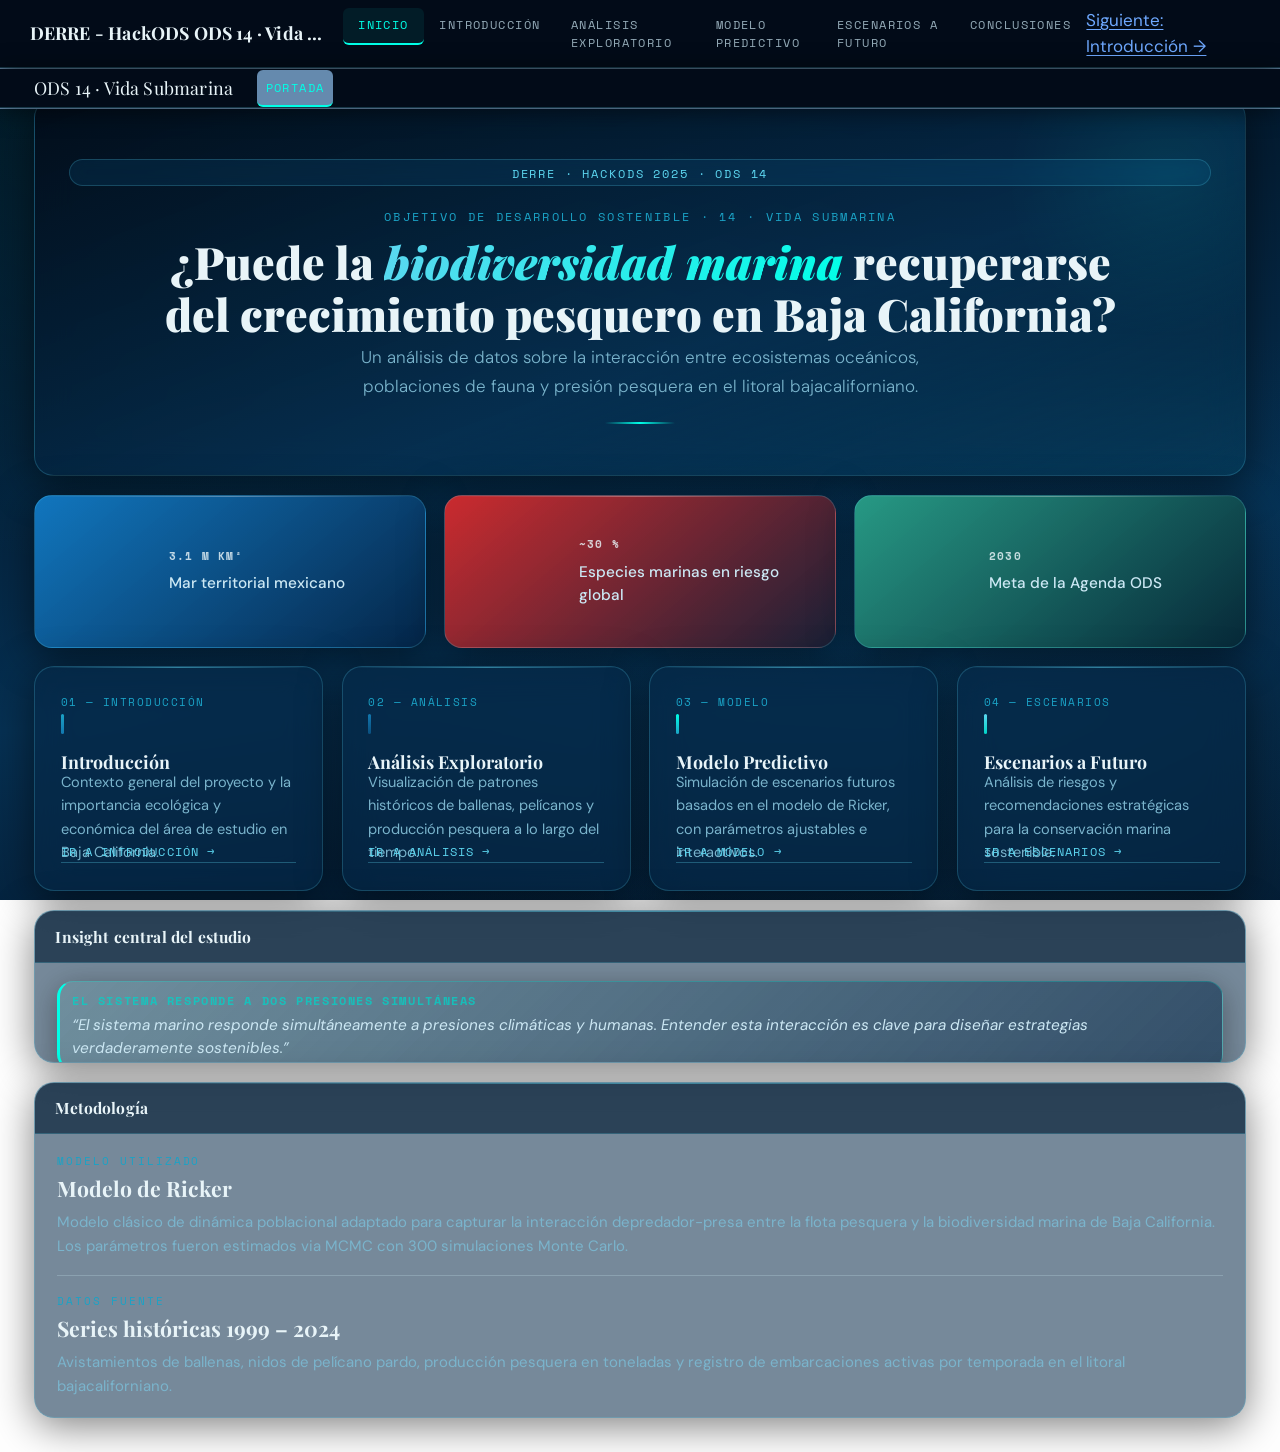
==== docs/index.html @ 93ef5895 "Actualización automática de dashboards en /docs [skip ci]" ====
<!DOCTYPE html>
<html xmlns="http://www.w3.org/1999/xhtml" lang="en" xml:lang="en"><head>

<meta charset="utf-8">
<meta name="generator" content="quarto-1.9.37">

<meta name="viewport" content="width=device-width, initial-scale=1.0, user-scalable=yes">


<title>ODS 14 · Vida Submarina – DERRE - HackODS ODS 14 · Vida Submarina</title>
<style>
/* Default styles provided by pandoc.
** See https://pandoc.org/MANUAL.html#variables-for-html for config info.
*/
code{white-space: pre-wrap;}
span.smallcaps{font-variant: small-caps;}
div.columns{display: flex; gap: min(4vw, 1.5em);}
div.column{flex: auto; overflow-x: auto;}
div.hanging-indent{margin-left: 1.5em; text-indent: -1.5em;}
ul.task-list{list-style: none;}
ul.task-list li input[type="checkbox"] {
  width: 0.8em;
  margin: 0 0.8em 0.2em -1em; /* quarto-specific, see https://github.com/quarto-dev/quarto-cli/issues/4556 */ 
  vertical-align: middle;
}
</style>


<script src="site_libs/quarto-nav/quarto-nav.js"></script>
<script src="site_libs/quarto-nav/headroom.min.js"></script>
<script src="site_libs/clipboard/clipboard.min.js"></script>
<script src="site_libs/quarto-html/quarto.js" type="module"></script>
<script src="site_libs/quarto-html/tabsets/tabsets.js" type="module"></script>
<script src="site_libs/quarto-html/popper.min.js"></script>
<script src="site_libs/quarto-html/tippy.umd.min.js"></script>
<script src="site_libs/quarto-html/anchor.min.js"></script>
<link href="site_libs/quarto-html/tippy.css" rel="stylesheet">
<link href="site_libs/quarto-html/quarto-syntax-highlighting-7f8f88aac4f3542376d5c11b86a4c14d.css" rel="stylesheet" class="quarto-color-scheme" id="quarto-text-highlighting-styles">
<link href="site_libs/quarto-html/quarto-syntax-highlighting-dark-d0ae9245876894da5ac7e18953ecc5cc.css" rel="stylesheet" class="quarto-color-scheme quarto-color-alternate" id="quarto-text-highlighting-styles">
<link href="site_libs/quarto-html/quarto-syntax-highlighting-7f8f88aac4f3542376d5c11b86a4c14d.css" rel="stylesheet" class="quarto-color-scheme-extra" id="quarto-text-highlighting-styles">
<script src="site_libs/bootstrap/bootstrap.min.js"></script>
<link href="site_libs/bootstrap/bootstrap-icons.css" rel="stylesheet">
<link href="site_libs/bootstrap/bootstrap-7d393a9d2fe6f01ced4217963fa877c3.min.css" rel="stylesheet" append-hash="true" class="quarto-color-scheme" id="quarto-bootstrap" data-mode="light">
<link href="site_libs/bootstrap/bootstrap-dark-7d393a9d2fe6f01ced4217963fa877c3.min.css" rel="stylesheet" append-hash="true" class="quarto-color-scheme quarto-color-alternate" id="quarto-bootstrap" data-mode="light">
<link href="site_libs/bootstrap/bootstrap-7d393a9d2fe6f01ced4217963fa877c3.min.css" rel="stylesheet" append-hash="true" class="quarto-color-scheme-extra" id="quarto-bootstrap" data-mode="light">
<script src="site_libs/quarto-dashboard/quarto-dashboard.js"></script>
<script src="site_libs/quarto-dashboard/stickythead.js"></script>



<script src="site_libs/quarto-dashboard/web-components.js" type="module"></script>
<script src="site_libs/quarto-dashboard/components.js"></script>

<script id="quarto-search-options" type="application/json">{
  "language": {
    "search-no-results-text": "No results",
    "search-matching-documents-text": "matching documents",
    "search-copy-link-title": "Copy link to search",
    "search-hide-matches-text": "Hide additional matches",
    "search-more-match-text": "more match in this document",
    "search-more-matches-text": "more matches in this document",
    "search-clear-button-title": "Clear",
    "search-text-placeholder": "",
    "search-detached-cancel-button-title": "Cancel",
    "search-submit-button-title": "Submit",
    "search-label": "Search"
  }
}</script>


</head>

<body class="quarto-dashboard nav-fixed fullcontent quarto-light">


<div id="quarto-search-results"></div>
  <header id="quarto-header" class="headroom fixed-top">
    <nav class="navbar navbar-expand-lg " data-bs-theme="dark">
      <div class="navbar-container container-fluid">
      <div class="navbar-brand-container mx-auto">
    <a class="navbar-brand" href="./index.html">
    <span class="navbar-title">DERRE - HackODS ODS 14 · Vida Submarina</span>
    </a>
  </div>
          <button class="navbar-toggler" type="button" data-bs-toggle="collapse" data-bs-target="#navbarCollapse" aria-controls="navbarCollapse" role="menu" aria-expanded="false" aria-label="Toggle navigation" onclick="if (window.quartoToggleHeadroom) { window.quartoToggleHeadroom(); }">
  <span class="navbar-toggler-icon"></span>
</button>
          <div class="collapse navbar-collapse" id="navbarCollapse">
            <ul class="navbar-nav navbar-nav-scroll me-auto">
  <li class="nav-item">
    <a class="nav-link active" href="./index.html" aria-current="page"> 
<span class="menu-text">Inicio</span></a>
  </li>  
  <li class="nav-item">
    <a class="nav-link" href="./introduccion.html"> 
<span class="menu-text">Introducción</span></a>
  </li>  
  <li class="nav-item">
    <a class="nav-link" href="./analisis.html"> 
<span class="menu-text">Análisis Exploratorio</span></a>
  </li>  
  <li class="nav-item">
    <a class="nav-link" href="./modelo.html"> 
<span class="menu-text">Modelo Predictivo</span></a>
  </li>  
  <li class="nav-item">
    <a class="nav-link" href="./escenarios.html"> 
<span class="menu-text">Escenarios a futuro</span></a>
  </li>  
  <li class="nav-item">
    <a class="nav-link" href="./conclusiones.html"> 
<span class="menu-text">Conclusiones</span></a>
  </li>  
</ul>
          <div class="quarto-dashboard-links"><a class="quarto-dashboard-link" href="introduccion.html" aria-label="Ir al siguiente tablero"><span class="quarto-dashboard-link-text">Siguiente: Introducción →</span></a></div></div> <!-- /navcollapse -->
            <div class="quarto-navbar-tools">
</div>
      </div> <!-- /container-fluid -->
    </nav>
<header id="quarto-dashboard-header">
<nav class="navbar navbar-expand-md slim" data-bs-theme="dark">
  <div class="navbar-container container-fluid">
    <button class="navbar-toggler" type="button" data-bs-toggle="collapse" data-bs-target="#dashboard-collapse" aria-controls="dashboard-collapse" aria-expanded="false" aria-label="Toggle navigation">
      <span class="navbar-toggler-icon"></span>
    </button>    


    <div class="navbar-brand-container">


      <div class="navbar-title">
        <div class="navbar-title-text"><a href="#">ODS 14 · Vida Submarina</a></div>
        
        
      </div>
    </div>
<div id="dashboard-collapse" class="navbar-collapse collapse"><ul class="navbar-nav navbar-nav-scroll me-auto" role="tablist"><li class="nav-item" role="presentation"><a id="tab-portada" class="nav-link active" data-bs-toggle="tab" role="tab" data-bs-target="#portada" data-scrolling="true" href="#portada" aria-controls="portada" aria-selected="true"><span class="nav-link-text">Portada</span></a></li></ul></div></div>
</nav>
</header></header>
<!-- content -->
<div id="quarto-content" class="quarto-container page-layout-custom page-navbar quarto-dashboard-content bslib-gap-spacing html-fill-container dashboard-scrolling quarto-dashboard-pages">
<!-- sidebar -->
<!-- margin-sidebar -->
<!-- main -->

<div class="bslib-grid-item html-fill-item tab-content bslib-grid" data-layout="flow" style="display: grid; grid-template-rows: minmax(3em, 1fr); grid-auto-columns: minmax(0, 1fr);">
<div id="portada" class="dashboard-page tab-pane show active html-fill-item html-fill-container" data-orientation="rows" aria-labelledby="tab-portada">
<div class="html-fill-item html-fill-container bslib-grid" style="display: grid; grid-template-rows: minmax(3em, 42vh) minmax(3em, 17vh) minmax(3em, 25vh) minmax(3em, 17vh) minmax(3em, 1fr); grid-auto-columns: minmax(0, 1fr);">
<div class="html-fill-item html-fill-container bslib-grid" style="display: grid; grid-template-columns: minmax(3em, 1fr);
grid-auto-rows: minmax(0, 1fr);">
<div class="card card-hero html-fill-item html-fill-container bslib-card" data-bslib-card-init="" data-require-bs-caller="card()" data-full-screen="false">
<div class="card-body html-fill-item html-fill-container">
<div class="hero-badge html-fill-item html-fill-container">
<p>DERRE · HackODS 2025 · ODS 14</p>
</div>
<div class="hero-eyebrow html-fill-item html-fill-container">
<p>Objetivo de Desarrollo Sostenible · 14 · Vida Submarina</p>
</div>
<div class="hero-pregunta html-fill-item html-fill-container">
<p>¿Puede la <em>biodiversidad marina</em> recuperarse<br>
del crecimiento pesquero en Baja California?</p>
</div>
<div class="hero-desc html-fill-item html-fill-container">
<p>Un análisis de datos sobre la interacción entre ecosistemas oceánicos, poblaciones de fauna y presión pesquera en el litoral bajacaliforniano.</p>
</div>
<div class="hero-divisor html-fill-item html-fill-container">

</div>
</div>
<bslib-tooltip placement="auto" bsoptions="[]" data-require-bs-version="5" data-require-bs-caller="tooltip()">
    <template>Expand</template>
    <span class="bslib-full-screen-enter badge rounded-pill">
        <svg xmlns="http://www.w3.org/2000/svg" viewbox="0 0 24 24" style="height:1em;width:1em;" aria-hidden="true" role="img"><path d="M20 5C20 4.4 19.6 4 19 4H13C12.4 4 12 3.6 12 3C12 2.4 12.4 2 13 2H21C21.6 2 22 2.4 22 3V11C22 11.6 21.6 12 21 12C20.4 12 20 11.6 20 11V5ZM4 19C4 19.6 4.4 20 5 20H11C11.6 20 12 20.4 12 21C12 21.6 11.6 22 11 22H3C2.4 22 2 21.6 2 21V13C2 12.4 2.4 12 3 12C3.6 12 4 12.4 4 13V19Z"></path></svg>
    </span>
</bslib-tooltip><script data-bslib-card-init="">bslib.Card.initializeAllCards();</script></div>
</div>
<div class="html-fill-item html-fill-container bslib-grid" style="display: grid; grid-template-columns: minmax(3em, 1fr) minmax(3em, 1fr) minmax(3em, 1fr);
grid-auto-rows: minmax(0, 1fr);">
<div class="card valuebox html-fill-item html-fill-container bslib-card bslib-value-box bg-primary showcase-left-center" data-bslib-card-init="" data-require-bs-caller="card()">
<div class="card-body html-fill-item html-fill-container">
<div class="html-fill-item html-fill-container value-box-grid">
<div class="value-box-showcase html-fill-item html-fill-container">

<i class="bi bi-water"></i></div>
<div class="value-box-area">
<p class="value-box-title">
<strong>3.1 M km²</strong>
</p>
<p class="value-box-value">
<p>Mar territorial mexicano</p>
</p>
</div>
</div>
</div>
<script data-bslib-card-init="">bslib.Card.initializeAllCards();</script></div><div class="card valuebox html-fill-item html-fill-container bslib-card bslib-value-box bg-danger showcase-left-center" data-bslib-card-init="" data-require-bs-caller="card()">
<div class="card-body html-fill-item html-fill-container">
<div class="html-fill-item html-fill-container value-box-grid">
<div class="value-box-showcase html-fill-item html-fill-container">

<i class="bi bi-exclamation-triangle-fill"></i></div>
<div class="value-box-area">
<p class="value-box-title">
<strong>~30 %</strong>
</p>
<p class="value-box-value">
<p>Especies marinas en riesgo global</p>
</p>
</div>
</div>
</div>
<script data-bslib-card-init="">bslib.Card.initializeAllCards();</script></div><div class="card valuebox html-fill-item html-fill-container bslib-card bslib-value-box bg-success showcase-left-center" data-bslib-card-init="" data-require-bs-caller="card()">
<div class="card-body html-fill-item html-fill-container">
<div class="html-fill-item html-fill-container value-box-grid">
<div class="value-box-showcase html-fill-item html-fill-container">

<i class="bi bi-calendar-check"></i></div>
<div class="value-box-area">
<p class="value-box-title">
<strong>2030</strong>
</p>
<p class="value-box-value">
<p>Meta de la Agenda ODS</p>
</p>
</div>
</div>
</div>
<script data-bslib-card-init="">bslib.Card.initializeAllCards();</script></div>
</div>
<div class="html-fill-item html-fill-container bslib-grid" style="display: grid; grid-template-columns: minmax(3em, 25fr) minmax(3em, 25fr) minmax(3em, 25fr) minmax(3em, 25fr);
grid-auto-rows: minmax(0, 1fr);">
<div class="html-fill-item html-fill-container bslib-grid" style="display: grid; grid-template-rows: minmax(3em, 1fr); grid-auto-columns: minmax(0, 1fr);">
<div class="card card-nav html-fill-item html-fill-container bslib-card" data-bslib-card-init="" data-require-bs-caller="card()" data-full-screen="false">
<div class="card-body html-fill-item html-fill-container">
<div class="nav-numero html-fill-item html-fill-container">
<p>01 — Introducción</p>
</div>
<div class="nav-accent nav-accent-azul html-fill-item html-fill-container">

</div>
<div class="nav-card-titulo html-fill-item html-fill-container">
Introducción
</div>
<div class="nav-card-desc html-fill-item html-fill-container">
<p>Contexto general del proyecto y la importancia ecológica y económica del área de estudio en Baja California.</p>
</div>
<a href="./introduccion.html" class="nav-enlace">Ir a Introducción →</a>
</div>
<bslib-tooltip placement="auto" bsoptions="[]" data-require-bs-version="5" data-require-bs-caller="tooltip()">
    <template>Expand</template>
    <span class="bslib-full-screen-enter badge rounded-pill">
        <svg xmlns="http://www.w3.org/2000/svg" viewbox="0 0 24 24" style="height:1em;width:1em;" aria-hidden="true" role="img"><path d="M20 5C20 4.4 19.6 4 19 4H13C12.4 4 12 3.6 12 3C12 2.4 12.4 2 13 2H21C21.6 2 22 2.4 22 3V11C22 11.6 21.6 12 21 12C20.4 12 20 11.6 20 11V5ZM4 19C4 19.6 4.4 20 5 20H11C11.6 20 12 20.4 12 21C12 21.6 11.6 22 11 22H3C2.4 22 2 21.6 2 21V13C2 12.4 2.4 12 3 12C3.6 12 4 12.4 4 13V19Z"></path></svg>
    </span>
</bslib-tooltip><script data-bslib-card-init="">bslib.Card.initializeAllCards();</script></div>
</div><div class="html-fill-item html-fill-container bslib-grid" style="display: grid; grid-template-rows: minmax(3em, 1fr); grid-auto-columns: minmax(0, 1fr);">
<div class="card card-nav html-fill-item html-fill-container bslib-card" data-bslib-card-init="" data-require-bs-caller="card()" data-full-screen="false">
<div class="card-body html-fill-item html-fill-container">
<div class="nav-numero html-fill-item html-fill-container">
<p>02 — Análisis</p>
</div>
<div class="nav-accent nav-accent-wave html-fill-item html-fill-container">

</div>
<div class="nav-card-titulo html-fill-item html-fill-container">
<p>Análisis Exploratorio</p>
</div>
<div class="nav-card-desc html-fill-item html-fill-container">
<p>Visualización de patrones históricos de ballenas, pelícanos y producción pesquera a lo largo del tiempo.</p>
</div>
<a href="./analisis.html" class="nav-enlace">Ir a Análisis →</a>
</div>
<bslib-tooltip placement="auto" bsoptions="[]" data-require-bs-version="5" data-require-bs-caller="tooltip()">
    <template>Expand</template>
    <span class="bslib-full-screen-enter badge rounded-pill">
        <svg xmlns="http://www.w3.org/2000/svg" viewbox="0 0 24 24" style="height:1em;width:1em;" aria-hidden="true" role="img"><path d="M20 5C20 4.4 19.6 4 19 4H13C12.4 4 12 3.6 12 3C12 2.4 12.4 2 13 2H21C21.6 2 22 2.4 22 3V11C22 11.6 21.6 12 21 12C20.4 12 20 11.6 20 11V5ZM4 19C4 19.6 4.4 20 5 20H11C11.6 20 12 20.4 12 21C12 21.6 11.6 22 11 22H3C2.4 22 2 21.6 2 21V13C2 12.4 2.4 12 3 12C3.6 12 4 12.4 4 13V19Z"></path></svg>
    </span>
</bslib-tooltip><script data-bslib-card-init="">bslib.Card.initializeAllCards();</script></div>
</div><div class="html-fill-item html-fill-container bslib-grid" style="display: grid; grid-template-rows: minmax(3em, 1fr); grid-auto-columns: minmax(0, 1fr);">
<div class="card card-nav html-fill-item html-fill-container bslib-card" data-bslib-card-init="" data-require-bs-caller="card()" data-full-screen="false">
<div class="card-body html-fill-item html-fill-container">
<div class="nav-numero html-fill-item html-fill-container">
<p>03 — Modelo</p>
</div>
<div class="nav-accent nav-accent-cian html-fill-item html-fill-container">

</div>
<div class="nav-card-titulo html-fill-item html-fill-container">
<p>Modelo Predictivo</p>
</div>
<div class="nav-card-desc html-fill-item html-fill-container">
<p>Simulación de escenarios futuros basados en el modelo de Ricker, con parámetros ajustables e interactivos.</p>
</div>
<a href="./modelo.html" class="nav-enlace">Ir a Modelo →</a>
</div>
<bslib-tooltip placement="auto" bsoptions="[]" data-require-bs-version="5" data-require-bs-caller="tooltip()">
    <template>Expand</template>
    <span class="bslib-full-screen-enter badge rounded-pill">
        <svg xmlns="http://www.w3.org/2000/svg" viewbox="0 0 24 24" style="height:1em;width:1em;" aria-hidden="true" role="img"><path d="M20 5C20 4.4 19.6 4 19 4H13C12.4 4 12 3.6 12 3C12 2.4 12.4 2 13 2H21C21.6 2 22 2.4 22 3V11C22 11.6 21.6 12 21 12C20.4 12 20 11.6 20 11V5ZM4 19C4 19.6 4.4 20 5 20H11C11.6 20 12 20.4 12 21C12 21.6 11.6 22 11 22H3C2.4 22 2 21.6 2 21V13C2 12.4 2.4 12 3 12C3.6 12 4 12.4 4 13V19Z"></path></svg>
    </span>
</bslib-tooltip><script data-bslib-card-init="">bslib.Card.initializeAllCards();</script></div>
</div><div class="html-fill-item html-fill-container bslib-grid" style="display: grid; grid-template-rows: minmax(3em, 1fr); grid-auto-columns: minmax(0, 1fr);">
<div class="card card-nav html-fill-item html-fill-container bslib-card" data-bslib-card-init="" data-require-bs-caller="card()" data-full-screen="false">
<div class="card-body html-fill-item html-fill-container">
<div class="nav-numero html-fill-item html-fill-container">
<p>04 — Escenarios</p>
</div>
<div class="nav-accent nav-accent-espuma html-fill-item html-fill-container">

</div>
<div class="nav-card-titulo html-fill-item html-fill-container">
<p>Escenarios a Futuro</p>
</div>
<div class="nav-card-desc html-fill-item html-fill-container">
<p>Análisis de riesgos y recomendaciones estratégicas para la conservación marina sostenible.</p>
</div>
<a href="./escenarios.html" class="nav-enlace">Ir a Escenarios →</a>
</div>
<bslib-tooltip placement="auto" bsoptions="[]" data-require-bs-version="5" data-require-bs-caller="tooltip()">
    <template>Expand</template>
    <span class="bslib-full-screen-enter badge rounded-pill">
        <svg xmlns="http://www.w3.org/2000/svg" viewbox="0 0 24 24" style="height:1em;width:1em;" aria-hidden="true" role="img"><path d="M20 5C20 4.4 19.6 4 19 4H13C12.4 4 12 3.6 12 3C12 2.4 12.4 2 13 2H21C21.6 2 22 2.4 22 3V11C22 11.6 21.6 12 21 12C20.4 12 20 11.6 20 11V5ZM4 19C4 19.6 4.4 20 5 20H11C11.6 20 12 20.4 12 21C12 21.6 11.6 22 11 22H3C2.4 22 2 21.6 2 21V13C2 12.4 2.4 12 3 12C3.6 12 4 12.4 4 13V19Z"></path></svg>
    </span>
</bslib-tooltip><script data-bslib-card-init="">bslib.Card.initializeAllCards();</script></div>
</div>
</div>
<div class="html-fill-item html-fill-container bslib-grid" style="display: grid; grid-template-columns: minmax(3em, 100fr);
grid-auto-rows: minmax(0, 1fr);">
<div class="html-fill-item html-fill-container bslib-grid" style="display: grid; grid-template-rows: minmax(3em, 1fr); grid-auto-columns: minmax(0, 1fr);">
<div class="card html-fill-item html-fill-container bslib-card" data-bslib-card-init="" data-require-bs-caller="card()" data-full-screen="false">
<div class="card-header dashboard-card-no-title">
<p>Insight central del estudio</p>
</div>
<div class="card-body html-fill-item html-fill-container">
<div class="callout callout-style-simple callout-important no-icon callout-titled">
<div class="callout-header d-flex align-content-center html-fill-item html-fill-container">
<div class="callout-icon-container html-fill-item html-fill-container">
<i class="callout-icon no-icon"></i>
</div>
<div class="callout-title-container flex-fill html-fill-item html-fill-container">
<span class="screen-reader-only">Important</span>El sistema responde a dos presiones simultáneas
</div>
</div>
<div class="callout-body-container callout-body html-fill-item html-fill-container">
<em>“El sistema marino responde simultáneamente a presiones climáticas y humanas. Entender esta interacción es clave para diseñar estrategias verdaderamente sostenibles.”</em>
</div>
</div>
</div>
<bslib-tooltip placement="auto" bsoptions="[]" data-require-bs-version="5" data-require-bs-caller="tooltip()">
    <template>Expand</template>
    <span class="bslib-full-screen-enter badge rounded-pill">
        <svg xmlns="http://www.w3.org/2000/svg" viewbox="0 0 24 24" style="height:1em;width:1em;" aria-hidden="true" role="img"><path d="M20 5C20 4.4 19.6 4 19 4H13C12.4 4 12 3.6 12 3C12 2.4 12.4 2 13 2H21C21.6 2 22 2.4 22 3V11C22 11.6 21.6 12 21 12C20.4 12 20 11.6 20 11V5ZM4 19C4 19.6 4.4 20 5 20H11C11.6 20 12 20.4 12 21C12 21.6 11.6 22 11 22H3C2.4 22 2 21.6 2 21V13C2 12.4 2.4 12 3 12C3.6 12 4 12.4 4 13V19Z"></path></svg>
    </span>
</bslib-tooltip><script data-bslib-card-init="">bslib.Card.initializeAllCards();</script></div>
</div>
</div>
<div class="html-fill-item html-fill-container bslib-grid" style="display: grid; grid-template-columns: minmax(3em, 1fr);
grid-auto-rows: minmax(0, 1fr);">
<div class="card html-fill-item html-fill-container bslib-card" data-bslib-card-init="" data-require-bs-caller="card()" data-full-screen="false">
<div class="card-header dashboard-card-no-title">
<p>Metodología</p>
</div>
<div class="card-body html-fill-item html-fill-container">
<div class="seccion-label html-fill-item html-fill-container">
<p>Modelo utilizado</p>
</div>
<div class="seccion-titulo html-fill-item html-fill-container">
<p>Modelo de Ricker</p>
</div>
<div class="seccion-desc html-fill-item html-fill-container">
<p>Modelo clásico de dinámica poblacional adaptado para capturar la interacción depredador-presa entre la flota pesquera y la biodiversidad marina de Baja California. Los parámetros fueron estimados via MCMC con 300 simulaciones Monte Carlo.</p>
</div>
<hr>
<div class="seccion-label html-fill-item html-fill-container">
<p>Datos fuente</p>
</div>
<div class="seccion-titulo html-fill-item html-fill-container">
<p>Series históricas 1999 – 2024</p>
</div>
<div class="seccion-desc html-fill-item html-fill-container">
<p>Avistamientos de ballenas, nidos de pelícano pardo, producción pesquera en toneladas y registro de embarcaciones activas por temporada en el litoral bajacaliforniano.</p>
</div>
</div>
<bslib-tooltip placement="auto" bsoptions="[]" data-require-bs-version="5" data-require-bs-caller="tooltip()">
    <template>Expand</template>
    <span class="bslib-full-screen-enter badge rounded-pill">
        <svg xmlns="http://www.w3.org/2000/svg" viewbox="0 0 24 24" style="height:1em;width:1em;" aria-hidden="true" role="img"><path d="M20 5C20 4.4 19.6 4 19 4H13C12.4 4 12 3.6 12 3C12 2.4 12.4 2 13 2H21C21.6 2 22 2.4 22 3V11C22 11.6 21.6 12 21 12C20.4 12 20 11.6 20 11V5ZM4 19C4 19.6 4.4 20 5 20H11C11.6 20 12 20.4 12 21C12 21.6 11.6 22 11 22H3C2.4 22 2 21.6 2 21V13C2 12.4 2.4 12 3 12C3.6 12 4 12.4 4 13V19Z"></path></svg>
    </span>
</bslib-tooltip><script data-bslib-card-init="">bslib.Card.initializeAllCards();</script></div><div id="3ade8a4a-fb1d-4a6c-8409-ac45482d5fc9" class="hidden html-fill-item html-fill-container">

</div>
</div>
</div>
</div>
</div>


<script id="quarto-html-after-body" type="application/javascript">
  window.document.addEventListener("DOMContentLoaded", function (event) {
    const icon = "";
    const anchorJS = new window.AnchorJS();
    anchorJS.options = {
      placement: 'right',
      icon: icon
    };
    anchorJS.add('.anchored');
    const isCodeAnnotation = (el) => {
      for (const clz of el.classList) {
        if (clz.startsWith('code-annotation-')) {                     
          return true;
        }
      }
      return false;
    }
    const onCopySuccess = function(e) {
      // button target
      const button = e.trigger;
      // don't keep focus
      button.blur();
      // flash "checked"
      button.classList.add('code-copy-button-checked');
      var currentTitle = button.getAttribute("title");
      button.setAttribute("title", "Copied!");
      let tooltip;
      if (window.bootstrap) {
        button.setAttribute("data-bs-toggle", "tooltip");
        button.setAttribute("data-bs-placement", "left");
        button.setAttribute("data-bs-title", "Copied!");
        tooltip = new bootstrap.Tooltip(button, 
          { trigger: "manual", 
            customClass: "code-copy-button-tooltip",
            offset: [0, -8]});
        tooltip.show();    
      }
      setTimeout(function() {
        if (tooltip) {
          tooltip.hide();
          button.removeAttribute("data-bs-title");
          button.removeAttribute("data-bs-toggle");
          button.removeAttribute("data-bs-placement");
        }
        button.setAttribute("title", currentTitle);
        button.classList.remove('code-copy-button-checked');
      }, 1000);
      // clear code selection
      e.clearSelection();
    }
    const getTextToCopy = function(trigger) {
      const outerScaffold = trigger.parentElement.cloneNode(true);
      const codeEl = outerScaffold.querySelector('code');
      for (const childEl of codeEl.children) {
        if (isCodeAnnotation(childEl)) {
          childEl.remove();
        }
      }
      return codeEl.innerText;
    }
    const clipboard = new window.ClipboardJS('.code-copy-button:not([data-in-quarto-modal])', {
      text: getTextToCopy
    });
    clipboard.on('success', onCopySuccess);
    if (window.document.getElementById('quarto-embedded-source-code-modal')) {
      const clipboardModal = new window.ClipboardJS('.code-copy-button[data-in-quarto-modal]', {
        text: getTextToCopy,
        container: window.document.getElementById('quarto-embedded-source-code-modal')
      });
      clipboardModal.on('success', onCopySuccess);
    }
      var localhostRegex = new RegExp(/^(?:http|https):\/\/localhost\:?[0-9]*\//);
      var mailtoRegex = new RegExp(/^mailto:/);
        var filterRegex = new RegExp('/' + window.location.host + '/');
      var isInternal = (href) => {
          return filterRegex.test(href) || localhostRegex.test(href) || mailtoRegex.test(href);
      }
      // Inspect non-navigation links and adorn them if external
     var links = window.document.querySelectorAll('a[href]:not(.nav-link):not(.navbar-brand):not(.toc-action):not(.sidebar-link):not(.sidebar-item-toggle):not(.pagination-link):not(.no-external):not([aria-hidden]):not(.dropdown-item):not(.quarto-navigation-tool):not(.about-link)');
      for (var i=0; i<links.length; i++) {
        const link = links[i];
        if (!isInternal(link.href)) {
          // undo the damage that might have been done by quarto-nav.js in the case of
          // links that we want to consider external
          if (link.dataset.originalHref !== undefined) {
            link.href = link.dataset.originalHref;
          }
        }
      }
    function tippyHover(el, contentFn, onTriggerFn, onUntriggerFn) {
      const config = {
        allowHTML: true,
        maxWidth: 500,
        delay: 100,
        arrow: false,
        appendTo: function(el) {
            return el.parentElement;
        },
        interactive: true,
        interactiveBorder: 10,
        theme: 'quarto',
        placement: 'bottom-start',
      };
      if (contentFn) {
        config.content = contentFn;
      }
      if (onTriggerFn) {
        config.onTrigger = onTriggerFn;
      }
      if (onUntriggerFn) {
        config.onUntrigger = onUntriggerFn;
      }
      window.tippy(el, config); 
    }
    const noterefs = window.document.querySelectorAll('a[role="doc-noteref"]');
    for (var i=0; i<noterefs.length; i++) {
      const ref = noterefs[i];
      tippyHover(ref, function() {
        // use id or data attribute instead here
        let href = ref.getAttribute('data-footnote-href') || ref.getAttribute('href');
        try { href = new URL(href).hash; } catch {}
        const id = href.replace(/^#\/?/, "");
        const note = window.document.getElementById(id);
        if (note) {
          return note.innerHTML;
        } else {
          return "";
        }
      });
    }
    const xrefs = window.document.querySelectorAll('a.quarto-xref');
    const processXRef = (id, note) => {
      // Strip column container classes
      const stripColumnClz = (el) => {
        el.classList.remove("page-full", "page-columns");
        if (el.children) {
          for (const child of el.children) {
            stripColumnClz(child);
          }
        }
      }
      stripColumnClz(note)
      if (id === null || id.startsWith('sec-')) {
        // Special case sections, only their first couple elements
        const container = document.createElement("div");
        if (note.children && note.children.length > 2) {
          container.appendChild(note.children[0].cloneNode(true));
          for (let i = 1; i < note.children.length; i++) {
            const child = note.children[i];
            if (child.tagName === "P" && child.innerText === "") {
              continue;
            } else {
              container.appendChild(child.cloneNode(true));
              break;
            }
          }
          if (window.Quarto?.typesetMath) {
            window.Quarto.typesetMath(container);
          }
          return container.innerHTML
        } else {
          if (window.Quarto?.typesetMath) {
            window.Quarto.typesetMath(note);
          }
          return note.innerHTML;
        }
      } else {
        // Remove any anchor links if they are present
        const anchorLink = note.querySelector('a.anchorjs-link');
        if (anchorLink) {
          anchorLink.remove();
        }
        if (window.Quarto?.typesetMath) {
          window.Quarto.typesetMath(note);
        }
        if (note.classList.contains("callout")) {
          return note.outerHTML;
        } else {
          return note.innerHTML;
        }
      }
    }
    for (var i=0; i<xrefs.length; i++) {
      const xref = xrefs[i];
      tippyHover(xref, undefined, function(instance) {
        instance.disable();
        let url = xref.getAttribute('href');
        let hash = undefined; 
        if (url.startsWith('#')) {
          hash = url;
        } else {
          try { hash = new URL(url).hash; } catch {}
        }
        if (hash) {
          const id = hash.replace(/^#\/?/, "");
          const note = window.document.getElementById(id);
          if (note !== null) {
            try {
              const html = processXRef(id, note.cloneNode(true));
              instance.setContent(html);
            } finally {
              instance.enable();
              instance.show();
            }
          } else {
            // See if we can fetch this
            fetch(url.split('#')[0])
            .then(res => res.text())
            .then(html => {
              const parser = new DOMParser();
              const htmlDoc = parser.parseFromString(html, "text/html");
              const note = htmlDoc.getElementById(id);
              if (note !== null) {
                const html = processXRef(id, note);
                instance.setContent(html);
              } 
            }).finally(() => {
              instance.enable();
              instance.show();
            });
          }
        } else {
          // See if we can fetch a full url (with no hash to target)
          // This is a special case and we should probably do some content thinning / targeting
          fetch(url)
          .then(res => res.text())
          .then(html => {
            const parser = new DOMParser();
            const htmlDoc = parser.parseFromString(html, "text/html");
            const note = htmlDoc.querySelector('main.content');
            if (note !== null) {
              // This should only happen for chapter cross references
              // (since there is no id in the URL)
              // remove the first header
              if (note.children.length > 0 && note.children[0].tagName === "HEADER") {
                note.children[0].remove();
              }
              const html = processXRef(null, note);
              instance.setContent(html);
            } 
          }).finally(() => {
            instance.enable();
            instance.show();
          });
        }
      }, function(instance) {
      });
    }
        let selectedAnnoteEl;
        const selectorForAnnotation = ( cell, annotation) => {
          let cellAttr = 'data-code-cell="' + cell + '"';
          let lineAttr = 'data-code-annotation="' +  annotation + '"';
          const selector = 'span[' + cellAttr + '][' + lineAttr + ']';
          return selector;
        }
        const selectCodeLines = (annoteEl) => {
          const doc = window.document;
          const targetCell = annoteEl.getAttribute("data-target-cell");
          const targetAnnotation = annoteEl.getAttribute("data-target-annotation");
          const annoteSpan = window.document.querySelector(selectorForAnnotation(targetCell, targetAnnotation));
          const lines = annoteSpan.getAttribute("data-code-lines").split(",");
          const lineIds = lines.map((line) => {
            return targetCell + "-" + line;
          })
          let top = null;
          let height = null;
          let parent = null;
          if (lineIds.length > 0) {
              //compute the position of the single el (top and bottom and make a div)
              const el = window.document.getElementById(lineIds[0]);
              top = el.offsetTop;
              height = el.offsetHeight;
              parent = el.parentElement.parentElement;
            if (lineIds.length > 1) {
              const lastEl = window.document.getElementById(lineIds[lineIds.length - 1]);
              const bottom = lastEl.offsetTop + lastEl.offsetHeight;
              height = bottom - top;
            }
            if (top !== null && height !== null && parent !== null) {
              // cook up a div (if necessary) and position it 
              let div = window.document.getElementById("code-annotation-line-highlight");
              if (div === null) {
                div = window.document.createElement("div");
                div.setAttribute("id", "code-annotation-line-highlight");
                div.style.position = 'absolute';
                parent.appendChild(div);
              }
              div.style.top = top - 2 + "px";
              div.style.height = height + 4 + "px";
              div.style.left = 0;
              let gutterDiv = window.document.getElementById("code-annotation-line-highlight-gutter");
              if (gutterDiv === null) {
                gutterDiv = window.document.createElement("div");
                gutterDiv.setAttribute("id", "code-annotation-line-highlight-gutter");
                gutterDiv.style.position = 'absolute';
                const codeCell = window.document.getElementById(targetCell);
                const gutter = codeCell.querySelector('.code-annotation-gutter');
                gutter.appendChild(gutterDiv);
              }
              gutterDiv.style.top = top - 2 + "px";
              gutterDiv.style.height = height + 4 + "px";
            }
            selectedAnnoteEl = annoteEl;
          }
        };
        const unselectCodeLines = () => {
          const elementsIds = ["code-annotation-line-highlight", "code-annotation-line-highlight-gutter"];
          elementsIds.forEach((elId) => {
            const div = window.document.getElementById(elId);
            if (div) {
              div.remove();
            }
          });
          selectedAnnoteEl = undefined;
        };
          // Handle positioning of the toggle
      window.addEventListener(
        "resize",
        throttle(() => {
          elRect = undefined;
          if (selectedAnnoteEl) {
            selectCodeLines(selectedAnnoteEl);
          }
        }, 10)
      );
      function throttle(fn, ms) {
      let throttle = false;
      let timer;
        return (...args) => {
          if(!throttle) { // first call gets through
              fn.apply(this, args);
              throttle = true;
          } else { // all the others get throttled
              if(timer) clearTimeout(timer); // cancel #2
              timer = setTimeout(() => {
                fn.apply(this, args);
                timer = throttle = false;
              }, ms);
          }
        };
      }
        // Attach click handler to the DT
        const annoteDls = window.document.querySelectorAll('dt[data-target-cell]');
        for (const annoteDlNode of annoteDls) {
          annoteDlNode.addEventListener('click', (event) => {
            const clickedEl = event.target;
            if (clickedEl !== selectedAnnoteEl) {
              unselectCodeLines();
              const activeEl = window.document.querySelector('dt[data-target-cell].code-annotation-active');
              if (activeEl) {
                activeEl.classList.remove('code-annotation-active');
              }
              selectCodeLines(clickedEl);
              clickedEl.classList.add('code-annotation-active');
            } else {
              // Unselect the line
              unselectCodeLines();
              clickedEl.classList.remove('code-annotation-active');
            }
          });
        }
    const findCites = (el) => {
      const parentEl = el.parentElement;
      if (parentEl) {
        const cites = parentEl.dataset.cites;
        if (cites) {
          return {
            el,
            cites: cites.split(' ')
          };
        } else {
          return findCites(el.parentElement)
        }
      } else {
        return undefined;
      }
    };
    var bibliorefs = window.document.querySelectorAll('a[role="doc-biblioref"]');
    for (var i=0; i<bibliorefs.length; i++) {
      const ref = bibliorefs[i];
      const citeInfo = findCites(ref);
      if (citeInfo) {
        tippyHover(citeInfo.el, function() {
          var popup = window.document.createElement('div');
          citeInfo.cites.forEach(function(cite) {
            var citeDiv = window.document.createElement('div');
            citeDiv.classList.add('hanging-indent');
            citeDiv.classList.add('csl-entry');
            var biblioDiv = window.document.getElementById('ref-' + cite);
            if (biblioDiv) {
              citeDiv.innerHTML = biblioDiv.innerHTML;
            }
            popup.appendChild(citeDiv);
          });
          return popup.innerHTML;
        });
      }
    }
  });
  </script>
</div> <!-- /content -->

<script type="application/javascript">
window.document.addEventListener("DOMContentLoaded", function (_event) {
  if (window.bslib.Card) {
    window.bslib.Card.initializeAllCards();
  }
}); 
</script>
  



</body></html>
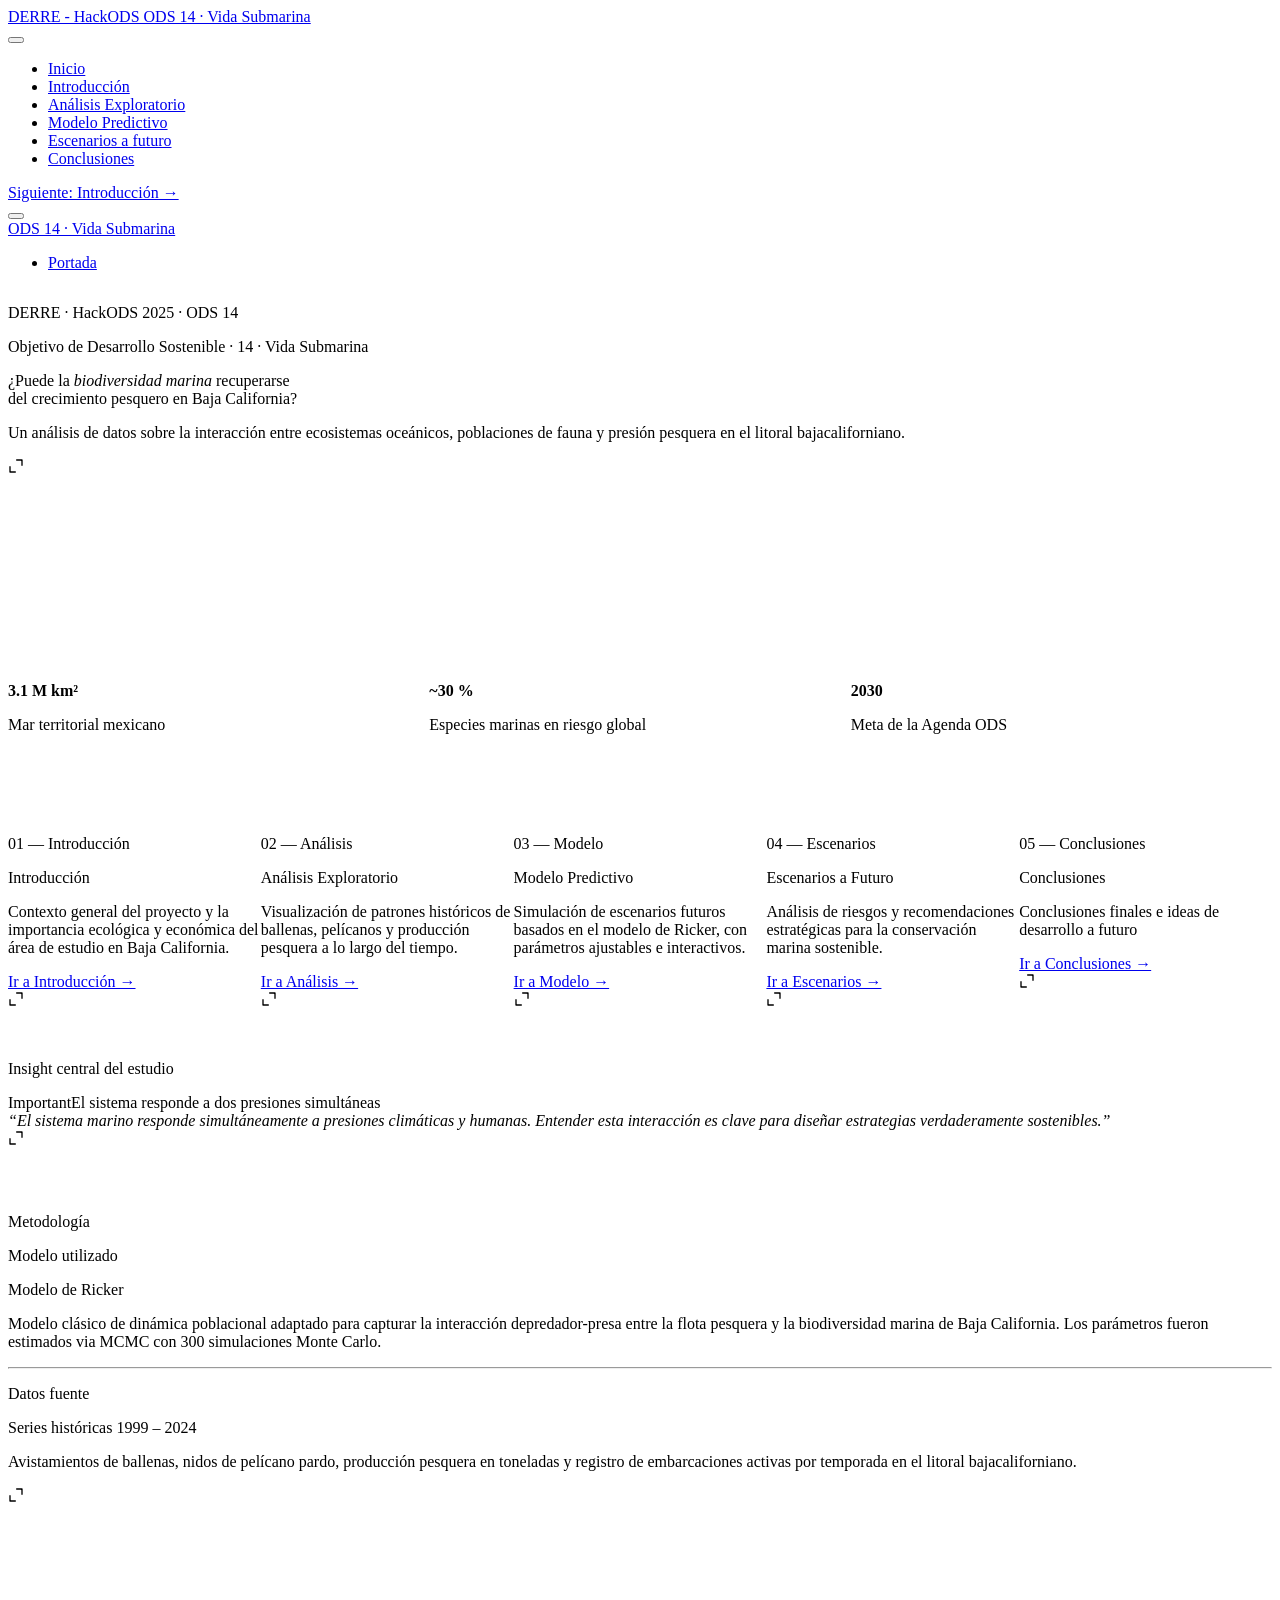
==== commit 12f09157: "Actualización automática de dashboards en /docs [skip ci]" ====
--- a/docs/index.html
+++ b/docs/index.html
@@ -40,9 +40,9 @@
 <link href="site_libs/quarto-html/quarto-syntax-highlighting-7f8f88aac4f3542376d5c11b86a4c14d.css" rel="stylesheet" class="quarto-color-scheme-extra" id="quarto-text-highlighting-styles">
 <script src="site_libs/bootstrap/bootstrap.min.js"></script>
 <link href="site_libs/bootstrap/bootstrap-icons.css" rel="stylesheet">
-<link href="site_libs/bootstrap/bootstrap-7d393a9d2fe6f01ced4217963fa877c3.min.css" rel="stylesheet" append-hash="true" class="quarto-color-scheme" id="quarto-bootstrap" data-mode="light">
-<link href="site_libs/bootstrap/bootstrap-dark-7d393a9d2fe6f01ced4217963fa877c3.min.css" rel="stylesheet" append-hash="true" class="quarto-color-scheme quarto-color-alternate" id="quarto-bootstrap" data-mode="light">
-<link href="site_libs/bootstrap/bootstrap-7d393a9d2fe6f01ced4217963fa877c3.min.css" rel="stylesheet" append-hash="true" class="quarto-color-scheme-extra" id="quarto-bootstrap" data-mode="light">
+<link href="site_libs/bootstrap/bootstrap-17e6a2323a7085e7f8ef4b630a9a1300.min.css" rel="stylesheet" append-hash="true" class="quarto-color-scheme" id="quarto-bootstrap" data-mode="light">
+<link href="site_libs/bootstrap/bootstrap-dark-17e6a2323a7085e7f8ef4b630a9a1300.min.css" rel="stylesheet" append-hash="true" class="quarto-color-scheme quarto-color-alternate" id="quarto-bootstrap" data-mode="light">
+<link href="site_libs/bootstrap/bootstrap-17e6a2323a7085e7f8ef4b630a9a1300.min.css" rel="stylesheet" append-hash="true" class="quarto-color-scheme-extra" id="quarto-bootstrap" data-mode="light">
 <script src="site_libs/quarto-dashboard/quarto-dashboard.js"></script>
 <script src="site_libs/quarto-dashboard/stickythead.js"></script>
 
@@ -226,7 +226,7 @@
 </div>
 <script data-bslib-card-init="">bslib.Card.initializeAllCards();</script></div>
 </div>
-<div class="html-fill-item html-fill-container bslib-grid" style="display: grid; grid-template-columns: minmax(3em, 25fr) minmax(3em, 25fr) minmax(3em, 25fr) minmax(3em, 25fr);
+<div class="html-fill-item html-fill-container bslib-grid" style="display: grid; grid-template-columns: minmax(3em, 20fr) minmax(3em, 20fr) minmax(3em, 20fr) minmax(3em, 20fr) minmax(3em, 20fr);
 grid-auto-rows: minmax(0, 1fr);">
 <div class="html-fill-item html-fill-container bslib-grid" style="display: grid; grid-template-rows: minmax(3em, 1fr); grid-auto-columns: minmax(0, 1fr);">
 <div class="card card-nav html-fill-item html-fill-container bslib-card" data-bslib-card-init="" data-require-bs-caller="card()" data-full-screen="false">
@@ -313,6 +313,29 @@
 <p>Análisis de riesgos y recomendaciones estratégicas para la conservación marina sostenible.</p>
 </div>
 <a href="./escenarios.html" class="nav-enlace">Ir a Escenarios →</a>
+</div>
+<bslib-tooltip placement="auto" bsoptions="[]" data-require-bs-version="5" data-require-bs-caller="tooltip()">
+    <template>Expand</template>
+    <span class="bslib-full-screen-enter badge rounded-pill">
+        <svg xmlns="http://www.w3.org/2000/svg" viewbox="0 0 24 24" style="height:1em;width:1em;" aria-hidden="true" role="img"><path d="M20 5C20 4.4 19.6 4 19 4H13C12.4 4 12 3.6 12 3C12 2.4 12.4 2 13 2H21C21.6 2 22 2.4 22 3V11C22 11.6 21.6 12 21 12C20.4 12 20 11.6 20 11V5ZM4 19C4 19.6 4.4 20 5 20H11C11.6 20 12 20.4 12 21C12 21.6 11.6 22 11 22H3C2.4 22 2 21.6 2 21V13C2 12.4 2.4 12 3 12C3.6 12 4 12.4 4 13V19Z"></path></svg>
+    </span>
+</bslib-tooltip><script data-bslib-card-init="">bslib.Card.initializeAllCards();</script></div>
+</div><div class="html-fill-item html-fill-container bslib-grid" style="display: grid; grid-template-rows: minmax(3em, 1fr); grid-auto-columns: minmax(0, 1fr);">
+<div class="card card-nav html-fill-item html-fill-container bslib-card" data-bslib-card-init="" data-require-bs-caller="card()" data-full-screen="false">
+<div class="card-body html-fill-item html-fill-container">
+<div class="nav-numero html-fill-item html-fill-container">
+<p>05 — Conclusiones</p>
+</div>
+<div class="nav-accent nav-accent-espuma html-fill-item html-fill-container">
+
+</div>
+<div class="nav-card-titulo html-fill-item html-fill-container">
+Conclusiones
+</div>
+<div class="nav-card-desc html-fill-item html-fill-container">
+<p>Conclusiones finales e ideas de desarrollo a futuro</p>
+</div>
+<a href="./conclusiones.html" class="nav-enlace">Ir a Conclusiones →</a>
 </div>
 <bslib-tooltip placement="auto" bsoptions="[]" data-require-bs-version="5" data-require-bs-caller="tooltip()">
     <template>Expand</template>
